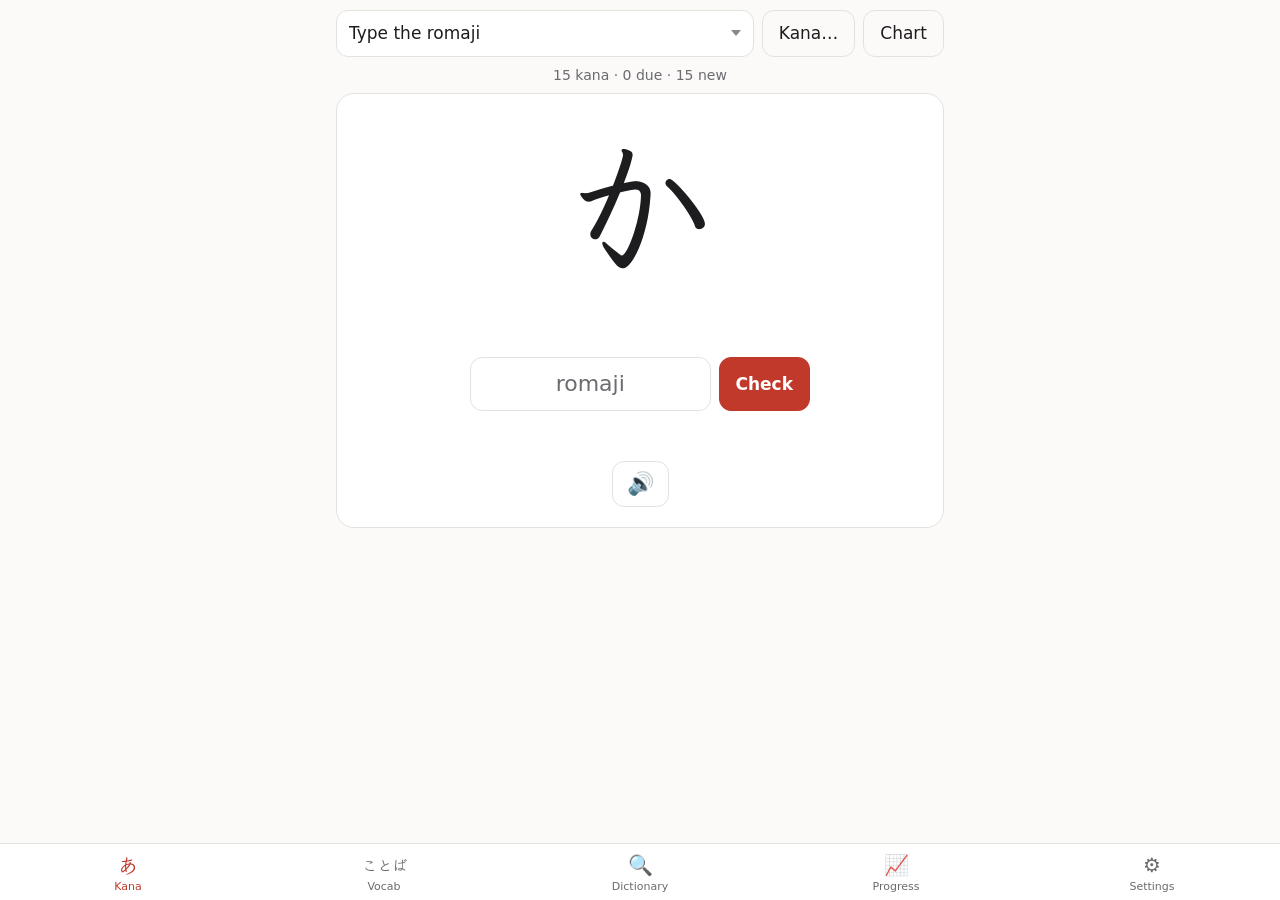
==== docs/ios/index.html @ b6e8ba05 "iPhone version: kana, vocab, dictionary and progress as an offline home-screen app Adds docs/ios/, a" ====
<!doctype html>
<html lang="en">
<head>
<meta charset="utf-8">
<meta name="viewport" content="width=device-width, initial-scale=1, viewport-fit=cover">
<title>Hiragana</title>
<meta name="description" content="Hiragana and vocab flashcards, a dictionary and progress tracking. Works offline.">
<meta name="theme-color" content="#fbfaf8" media="(prefers-color-scheme: light)">
<meta name="theme-color" content="#17171a" media="(prefers-color-scheme: dark)">
<meta name="apple-mobile-web-app-capable" content="yes">
<meta name="mobile-web-app-capable" content="yes">
<meta name="apple-mobile-web-app-title" content="Hiragana">
<meta name="apple-mobile-web-app-status-bar-style" content="default">
<link rel="manifest" href="manifest.webmanifest">
<link rel="apple-touch-icon" href="apple-touch-icon.png">
<link rel="icon" href="../icon-192.png">
<link rel="stylesheet" href="../fonts/fonts.css">
<link rel="stylesheet" href="styles.css">
</head>
<body>
<main>
  <!-- KANA -->
  <section id="kana" class="tab on">
    <div class="bar">
      <select id="kanaMode" aria-label="Practice type">
        <option value="type">Type the romaji</option>
        <option value="trip">Trip Up: look-alikes</option>
      </select>
      <button id="pickGroups" class="ghost">Kana…</button>
      <button id="showChart" class="ghost">Chart</button>
    </div>
    <div id="groupPicker" class="picker hidden"></div>
    <div id="kanaChart" class="hidden"></div>
    <div id="kanaInfo" class="info"></div>

    <div id="typeCard" class="card">
      <div id="kanaFront" class="kana-big"></div>
      <div id="kanaRomaji" class="romaji-big"></div>
      <div id="kanaFontName" class="fontname"></div>
      <form id="kanaForm" class="answer" autocomplete="off">
        <input id="kanaAnswer" autocomplete="off" autocorrect="off" autocapitalize="off" spellcheck="false" enterkeyhint="go" placeholder="romaji">
        <button id="kanaGo" class="primary" type="submit">Check</button>
      </form>
      <div id="kanaResult" class="result"></div>
      <button id="kanaSay" class="ghost say" type="button" aria-label="Hear it">🔊</button>
    </div>

    <div id="tripCard" class="card hidden">
      <div id="tripPrompt"></div>
      <div id="tripFontName" class="fontname"></div>
      <div id="tripChoices" class="choices"></div>
      <div id="tripResult" class="result"></div>
      <button id="tripNext" class="primary wide hidden">Next</button>
      <div id="tripInfo" class="info"></div>
    </div>
  </section>

  <!-- VOCAB -->
  <section id="vocab" class="tab">
    <div class="bar">
      <select id="direction" aria-label="Direction">
        <option value="jp">Japanese → English</option>
        <option value="en">English → Japanese</option>
      </select>
      <select id="topic" aria-label="Topic"></select>
      <select id="deck" aria-label="Deck" class="hidden">
        <option value="core">Words I can read</option>
        <option value="tutor">Words from the tutor</option>
      </select>
    </div>
    <div id="vocabInfo" class="info"></div>
    <div id="vCard" class="card tappable">
      <div id="vFront" class="word"></div>
      <div id="vFontName" class="fontname"></div>
      <div id="vBack" class="back hidden"></div>
      <div id="vHint" class="info">Tap the card to see the answer</div>
    </div>
    <div class="grade">
      <button id="vMiss" class="bad hidden">Missed it</button>
      <button id="vSay" class="ghost say" aria-label="Hear it">🔊</button>
      <button id="vKnew" class="good hidden">Knew it</button>
    </div>
  </section>

  <!-- DICTIONARY -->
  <section id="dict" class="tab">
    <input id="dictSearch" type="search" placeholder="Search kana, romaji or English" autocomplete="off" autocorrect="off" autocapitalize="off" spellcheck="false">
    <label class="check"><input type="checkbox" id="dictReadable"> Only words I can read</label>
    <div id="dictStatus" class="info"></div>
    <div id="dictList" class="dict"></div>
  </section>

  <!-- PROGRESS -->
  <section id="progress" class="tab">
    <div class="stats" id="stats"></div>
    <h3>Last 14 days</h3>
    <div id="days" class="days"></div>
    <h3>Hiragana</h3>
    <p class="muted small">White: not seen yet. Red: shaky. Yellow: learning. Green: solid. * marks readings that break the row's pattern.</p>
    <div id="kanaGrid"></div>
    <h3>Kana you mix up</h3>
    <div id="confusions" class="list"></div>
  </section>

  <!-- SETTINGS -->
  <section id="settings" class="tab">
    <div id="installHelp" class="banner hidden">
      <b>Put this on your Home Screen</b> so it opens full screen like an app and works offline: tap the Share button <span aria-hidden="true">(□↑)</span> in Safari, then <b>Add to Home Screen</b>.
    </div>
    <h3>Kana font</h3>
    <label class="radio"><input type="radio" name="fontMode" value="textbook"> <span><b>Textbook</b>: the clear style of a printed hiragana chart, always.</span></label>
    <label class="radio"><input type="radio" name="fontMode" value="variable"> <span><b>Variable</b>: each card uses a different style, so you learn to read kana on signs, menus and manga.</span></label>
    <div id="fontSamples" class="fontsamples"></div>

    <h3>Voice</h3>
    <label class="field">Speaking speed <input type="range" id="jaRate" min="0.5" max="1.2" step="0.05"> <span id="jaRateVal"></span></label>
    <label class="check"><input type="checkbox" id="autoSay"> Say each kana and word out loud when the answer shows</label>
    <div class="row"><button id="testVoice" class="ghost">Test voice</button><span id="voiceCheck" class="muted small"></span></div>
    <p class="muted small">Uses the Japanese voice built into your iPhone. If it sounds robotic, download a better one in iPhone Settings → Accessibility → Spoken Content → Voices → Japanese.</p>

    <h3>Daily goal</h3>
    <label class="field">Minutes per day <input type="number" id="dailyGoal" min="5" max="240" step="5" inputmode="numeric"></label>

    <h3>Backup and moving progress</h3>
    <p class="muted small">Progress is saved on this phone. Export a file to back it up, or to bring it over from the Linux app (Progress → Export there, then Import here). Importing replaces what's on this phone.</p>
    <div class="row">
      <button id="exportBtn">Export progress</button>
      <label class="button">Import progress<input type="file" id="importFile" accept=".json,application/json" hidden></label>
    </div>
    <div id="backupMsg" class="muted small"></div>

    <h3>About</h3>
    <p class="muted small">Version <span id="ver"></span>. Works offline once opened. Updates download by themselves and show up the next time you open it.</p>
  </section>
</main>

<nav id="tabs" role="tablist">
  <button data-tab="kana" class="on"><span class="ic jp">あ</span>Kana</button>
  <button data-tab="vocab"><span class="ic jp">ことば</span>Vocab</button>
  <button data-tab="dict"><span class="ic">🔍</span>Dictionary</button>
  <button data-tab="progress"><span class="ic">📈</span>Progress</button>
  <button data-tab="settings"><span class="ic">⚙︎</span>Settings</button>
</nav>

<script type="module" src="app.js"></script>
</body>
</html>
---- docs/fonts/fonts.css ----
/* Bundled fonts (SIL Open Font License / Apache 2.0), subset to kana, punctuation and Latin.
   Served from this app, so nothing loads from Google. Kanji fall back to system fonts. */
@font-face { font-family: "Klee One"; src: url("KleeOne-Regular.woff2") format("woff2"); font-weight: 400; font-style: normal; font-display: swap; }
@font-face { font-family: "Klee One"; src: url("KleeOne-SemiBold.woff2") format("woff2"); font-weight: 600; font-style: normal; font-display: swap; }
@font-face { font-family: "Noto Serif JP"; src: url("NotoSerifJP.woff2") format("woff2"); font-weight: 400; font-style: normal; font-display: swap; }
@font-face { font-family: "Noto Sans JP"; src: url("NotoSansJP.woff2") format("woff2"); font-weight: 400; font-style: normal; font-display: swap; }
@font-face { font-family: "Kosugi Maru"; src: url("KosugiMaru-Regular.woff2") format("woff2"); font-weight: 400; font-style: normal; font-display: swap; }
@font-face { font-family: "Yomogi"; src: url("Yomogi-Regular.woff2") format("woff2"); font-weight: 400; font-style: normal; font-display: swap; }
@font-face { font-family: "Zen Kurenaido"; src: url("ZenKurenaido-Regular.woff2") format("woff2"); font-weight: 400; font-style: normal; font-display: swap; }
@font-face { font-family: "DotGothic16"; src: url("DotGothic16-Regular.woff2") format("woff2"); font-weight: 400; font-style: normal; font-display: swap; }
@font-face { font-family: "Crimson Pro"; src: url("CrimsonPro-Italic.woff2") format("woff2"); font-weight: 400; font-style: italic; font-display: swap; }
---- docs/ios/styles.css ----
/* iPhone layout: one column, big tap targets, tab bar at the bottom. */
:root {
  color-scheme: light dark;
  --chart-bg: #ffffff; --chart-ink: #111; --chart-line: #9a9a9a;
  --bg: #fbfaf8; --panel: #ffffff; --text: #1d1d1f; --muted: #6b6b70; --line: #e4e2dd;
  --accent: #c0392b; --accent-text: #fff; --good: #2e7d32; --bad: #c62828;
  --jp: "Hiragino Sans", "Noto Sans JP", sans-serif;
  --kana: "Klee One", "Hiragino Mincho ProN", var(--jp);
  --romaji: "Crimson Pro", Georgia, "Times New Roman", serif;
  --tabbar: calc(56px + env(safe-area-inset-bottom));
}
@media (prefers-color-scheme: dark) {
  :root { --bg: #17171a; --panel: #212125; --text: #ececee; --muted: #9a9aa2; --line: #34343a;
    --accent: #e0584a; --good: #5cb860; --bad: #ef6b63; }
}
* { box-sizing: border-box; -webkit-tap-highlight-color: transparent; }
html { -webkit-text-size-adjust: 100%; }
html, body { margin: 0; background: var(--bg); }
body { color: var(--text); font: 17px/1.45 -apple-system, system-ui, sans-serif; min-height: 100dvh; }
main { max-width: 640px; margin: 0 auto;
  padding: calc(10px + env(safe-area-inset-top)) max(16px, env(safe-area-inset-right)) calc(var(--tabbar) + 16px) max(16px, env(safe-area-inset-left)); }
.tab { display: none; }
.tab.on { display: block; }
.hidden { display: none !important; }
.muted { color: var(--muted); }
.small { font-size: 14px; }
.info { color: var(--muted); font-size: 14px; text-align: center; margin: 4px 0 8px; }
.row { display: flex; gap: 8px; align-items: center; flex-wrap: wrap; }
h3 { margin: 24px 0 8px; font-size: 16px; }
.jp { font-family: var(--kana); }

/* Bottom tab bar */
#tabs { position: fixed; left: 0; right: 0; bottom: 0; z-index: 10; display: flex; background: color-mix(in srgb, var(--panel) 92%, transparent);
  -webkit-backdrop-filter: blur(12px); backdrop-filter: blur(12px); border-top: 1px solid var(--line); padding-bottom: env(safe-area-inset-bottom); }
#tabs button { flex: 1; border: 0; background: none; border-radius: 0; padding: 6px 0 4px; min-height: 56px; font-size: 11px; color: var(--muted);
  display: flex; flex-direction: column; align-items: center; justify-content: center; gap: 1px; }
#tabs .ic { font-size: 20px; line-height: 26px; height: 26px; }
#tabs .ic.jp { font-weight: 600; }
#tabs button[data-tab="vocab"] .ic { font-size: 15px; }
#tabs button.on { color: var(--accent); }

/* Controls (16px+ text so iOS doesn't zoom into fields) */
button, .button, select, input { font: inherit; color: inherit; }
button, .button { border: 1px solid var(--line); background: var(--panel); padding: 10px 16px; border-radius: 12px; min-height: 44px; touch-action: manipulation; }
button:active, .button:active { opacity: .7; }
button.primary { background: var(--accent); color: var(--accent-text); border-color: var(--accent); font-weight: 600; }
button.ghost { background: none; }
button.good { background: var(--good); border-color: var(--good); color: #fff; font-weight: 600; }
button.bad { background: var(--bad); border-color: var(--bad); color: #fff; font-weight: 600; }
button.wide { width: 100%; }
.button { display: inline-flex; align-items: center; }
input[type=checkbox], input[type=radio], input[type=range] { accent-color: var(--accent); }
input[type=checkbox], input[type=radio] { width: 20px; height: 20px; flex: none; }
select, input[type=search], input[type=number], input:not([type]) {
  -webkit-appearance: none; appearance: none; border: 1px solid var(--line); background-color: var(--panel); color: var(--text);
  border-radius: 12px; padding: 10px 12px; min-height: 44px; font-size: 17px; }
select { padding-right: 30px; background-repeat: no-repeat; background-position: right 12px center; background-size: 10px 6px;
  background-image: url("data:image/svg+xml,%3Csvg xmlns='http://www.w3.org/2000/svg' viewBox='0 0 10 6'%3E%3Cpath d='M0 0l5 6 5-6z' fill='%23888'/%3E%3C/svg%3E"); }
input::placeholder { color: var(--muted); opacity: 1; }
.bar { display: flex; gap: 8px; flex-wrap: wrap; margin-bottom: 8px; }
.bar select { flex: 1 1 140px; min-width: 0; }
.field { display: flex; gap: 10px; align-items: center; margin: 10px 0; flex-wrap: wrap; }
.field input[type=range] { flex: 1; min-width: 120px; }
.field input[type=number] { width: 90px; }
.check { display: flex; gap: 10px; align-items: center; margin: 10px 0; }
.radio { display: flex; gap: 10px; align-items: flex-start; margin: 10px 0; }
.radio input { margin-top: 3px; }
.banner { background: #fff4e5; color: #6b4400; border-radius: 12px; padding: 12px 14px; margin-top: 4px; }
@media (prefers-color-scheme: dark) { .banner { background: #3a2c12; color: #f3d9a4; } }

/* Cards */
.card { background: var(--panel); border: 1px solid var(--line); border-radius: 18px; padding: 20px 16px; text-align: center;
  display: flex; flex-direction: column; gap: 12px; align-items: center; }
.kana-big { font-family: var(--kana); font-weight: 600; font-size: min(36vw, 150px); line-height: 1.1; min-height: 1.1em; }
.romaji-big { font-family: var(--romaji); font-style: italic; font-size: 32px; color: var(--muted); min-height: 42px; margin-top: -8px; }
.romaji-big sup, .chart .r sup { font-style: normal; font-size: .6em; }
.fontname { font-size: 12px; color: var(--muted); min-height: 16px; margin-top: -8px; }
.answer { display: flex; gap: 8px; width: 100%; max-width: 340px; }
#kanaAnswer { flex: 1; min-width: 0; text-align: center; font-size: 22px; }
.result { min-height: 26px; font-size: 18px; }
.result.ok { color: var(--good); } .result.no { color: var(--bad); }
.say { font-size: 22px; padding: 6px 14px; }
.picker { display: flex; flex-wrap: wrap; gap: 8px; margin-bottom: 12px; }
.chip { border-radius: 20px; padding: 8px 12px; font-size: 15px; min-height: 40px; }
.chip.on { background: var(--accent); color: var(--accent-text); border-color: var(--accent); }

/* Vocab */
.tappable { cursor: pointer; min-height: 240px; justify-content: center; user-select: none; -webkit-user-select: none; }
.word { font-family: var(--kana); font-size: 52px; line-height: 1.2; overflow-wrap: anywhere; }
.word.en { font-family: inherit; font-size: 28px; }
.back { font-size: 21px; }
.back .jp { font-size: 40px; }
.romaji { font-family: var(--romaji); font-style: italic; color: var(--muted); font-size: 22px; }
.grade { display: grid; grid-template-columns: 1fr auto 1fr; gap: 10px; margin-top: 12px; align-items: center; }
.grade button.good, .grade button.bad { min-height: 56px; font-size: 18px; }
.grade #vMiss { grid-column: 1; } .grade #vSay { grid-column: 2; } .grade #vKnew { grid-column: 3; }

/* Trip Up */
#tripPrompt { font-size: 17px; color: var(--muted); }
#tripPrompt .big { display: block; color: var(--text); line-height: 1.2; }
#tripPrompt .big.romaji { font-family: var(--romaji); font-style: italic; font-size: 54px; }
#tripPrompt .big.kana { font-family: var(--kana); font-weight: var(--kana-weight, 600); font-size: 100px; }
.choices { display: grid; grid-template-columns: 1fr 1fr; gap: 10px; width: 100%; }
.choice { display: flex; flex-direction: column; align-items: center; border-width: 2px; border-radius: 14px; padding: 8px 4px 4px; min-height: 100px; }
.choice .k { font-family: var(--kana); font-weight: var(--kana-weight, 600); font-size: 58px; line-height: 1.15; }
.choice .rm { font-family: var(--romaji); font-style: italic; font-size: 32px; line-height: 1.6; }
.choice .after { font-family: var(--romaji); font-style: italic; font-size: 16px; color: var(--muted); min-height: 22px; }
.choice .after .jp { font-style: normal; font-size: 22px; }
.choice.right { border-color: var(--good); background: color-mix(in srgb, var(--good) 15%, var(--panel)); }
.choice.wrong { border-color: var(--bad); background: color-mix(in srgb, var(--bad) 15%, var(--panel)); }

/* Chart */
#kanaChart { margin-bottom: 12px; }
.chart { display: grid; grid-template-columns: repeat(5, 1fr); border-top: 1px solid var(--chart-line); border-left: 1px solid var(--chart-line);
  background: var(--chart-bg); color: var(--chart-ink); margin-bottom: 14px; }
.chart.combo { grid-template-columns: repeat(3, 1fr); }
.chart .cell { border-right: 1px solid var(--chart-line); border-bottom: 1px solid var(--chart-line); text-align: center; padding: 6px 0 4px; min-height: 64px; }
.chart .k { font-family: var(--kana); font-weight: 600; font-size: 28px; line-height: 1.15; display: block; }
.chart .r { font-family: var(--romaji); font-style: italic; font-size: 15px; line-height: 1.1; display: block; }
.chart .cell.b1 { background: #f8d3ce; } .chart .cell.b2 { background: #f7e7ad; } .chart .cell.b4 { background: #cfe8cb; }
.chart-title { font-size: 13px; color: var(--muted); margin: 4px 0; }

/* Dictionary */
#dictSearch { width: 100%; }
.dict { margin-top: 4px; }
.drow { display: block; width: 100%; text-align: left; border: 0; border-bottom: 1px solid var(--line); border-radius: 0; background: none; padding: 10px 2px; }
.drow .top { display: flex; gap: 10px; align-items: baseline; flex-wrap: wrap; }
.drow .jp { font-size: 26px; font-weight: 600; }
.drow .kanji { font-size: 18px; color: var(--muted); }
.drow .romaji { font-size: 18px; }
.drow .en { display: block; }
.drow .meta { display: block; font-size: 12px; color: var(--muted); }
.drow.locked { opacity: .55; }

/* Progress */
.stats { display: grid; grid-template-columns: 1fr 1fr; gap: 10px; }
.stat { background: var(--panel); border: 1px solid var(--line); border-radius: 14px; padding: 12px; }
.stat b { display: block; font-size: 26px; }
.stat span { color: var(--muted); font-size: 13px; }
.days { display: flex; gap: 3px; align-items: flex-end; height: 90px; }
.day { flex: 1; display: flex; flex-direction: column; justify-content: flex-end; align-items: center; font-size: 10px; color: var(--muted); height: 100%; }
.day i { display: block; width: 100%; background: var(--accent); border-radius: 3px 3px 0 0; min-height: 1px; opacity: .85; }
.day.goal i { background: var(--good); }
.list .m { padding: 8px 0; border-bottom: 1px solid var(--line); }
.list .jp { font-size: 22px; }
.list .romaji { font-size: 16px; }

/* Settings */
.fontsamples { display: flex; flex-wrap: wrap; gap: 6px 14px; margin: 4px 0 8px; }
.fontsamples span { display: inline-flex; flex-direction: column; align-items: center; font-size: 12px; color: var(--muted); }
.fontsamples b { font-weight: 400; font-size: 28px; color: var(--text); line-height: 1.2; }
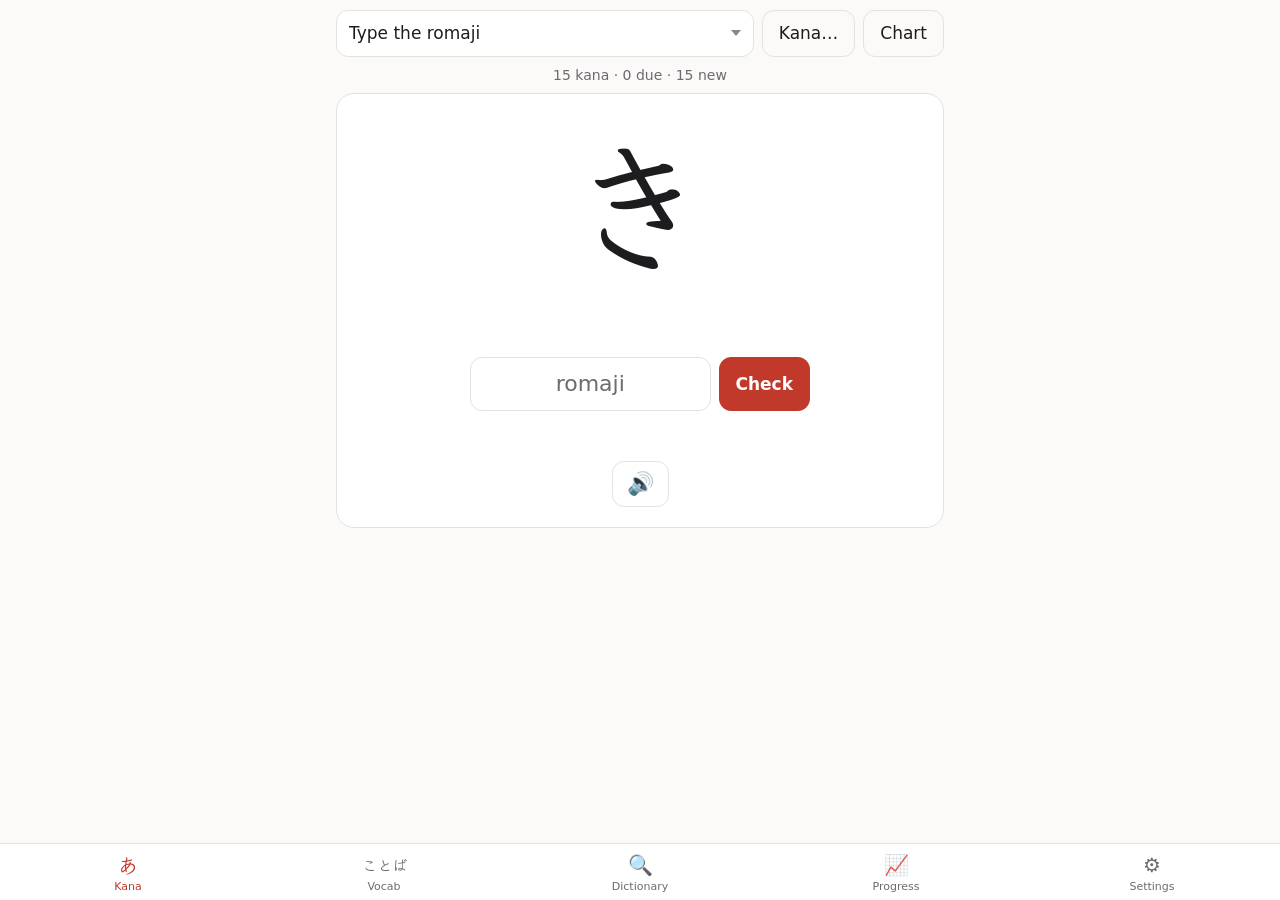
==== commit 30a8af3e: "Native iPhone app for TestFlight, built on GitHub's Mac runner ios-native/ wraps docs/ios in a small" ====
--- a/docs/ios/index.html
+++ b/docs/ios/index.html
@@ -130,7 +130,7 @@
     <div id="backupMsg" class="muted small"></div>
 
     <h3>About</h3>
-    <p class="muted small">Version <span id="ver"></span>. Works offline once opened. Updates download by themselves and show up the next time you open it.</p>
+    <p class="muted small">Version <span id="ver"></span>. <span id="aboutText">Works offline once opened. Updates download by themselves and show up the next time you open it.</span></p>
   </section>
 </main>
 
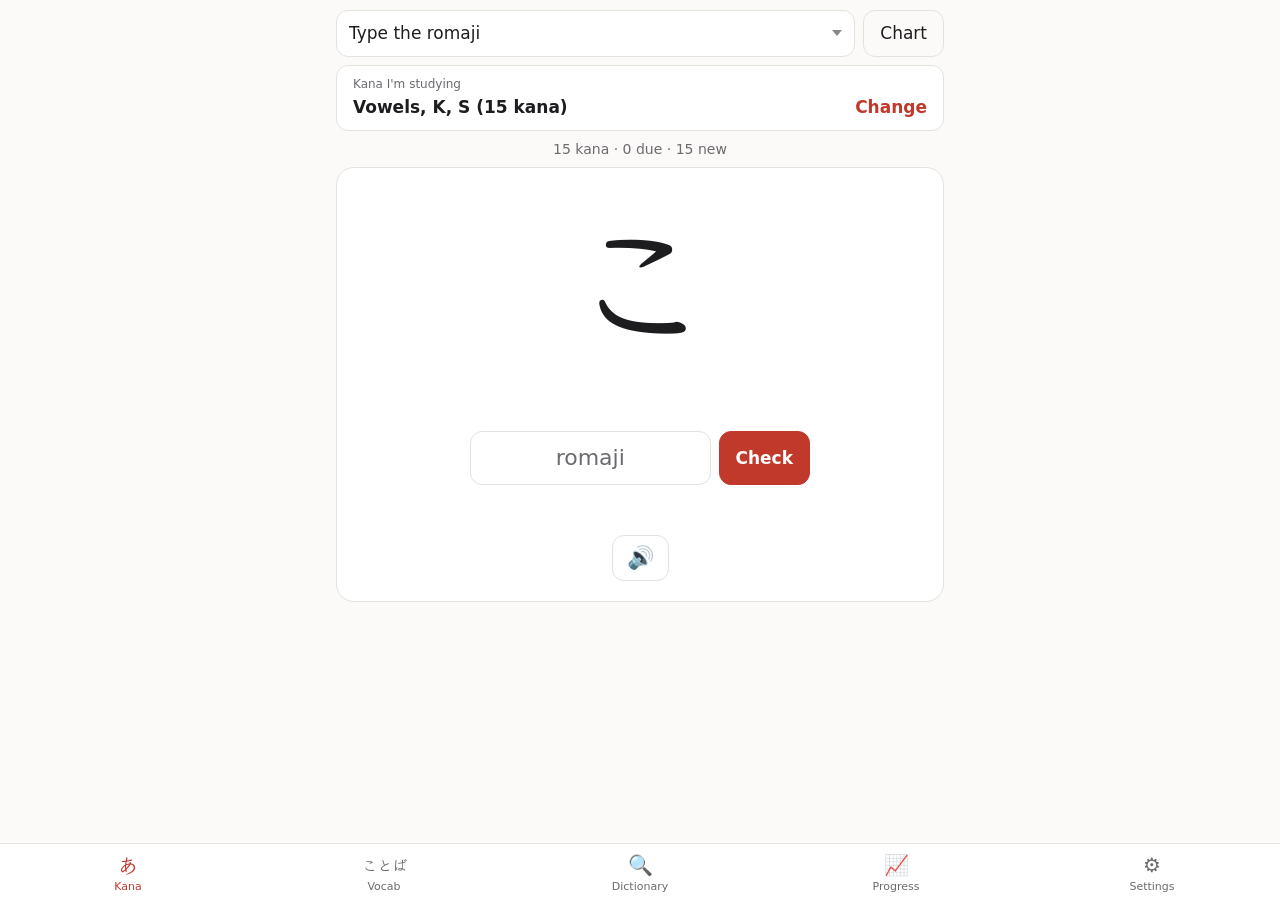
==== commit a0ad1c22: "iPhone: make the kana row picker easy to find The row picker was behind a small "Kana…" button. It's" ====
--- a/docs/ios/index.html
+++ b/docs/ios/index.html
@@ -26,9 +26,9 @@
         <option value="type">Type the romaji</option>
         <option value="trip">Trip Up: look-alikes</option>
       </select>
-      <button id="pickGroups" class="ghost">Kana…</button>
       <button id="showChart" class="ghost">Chart</button>
     </div>
+    <button id="pickGroups" class="pickbtn"><span class="lbl">Kana I'm studying</span><span id="pickSummary" class="sum"></span><span id="pickAction" class="act">Change</span></button>
     <div id="groupPicker" class="picker hidden"></div>
     <div id="kanaChart" class="hidden"></div>
     <div id="kanaInfo" class="info"></div>
--- a/docs/ios/styles.css
+++ b/docs/ios/styles.css
@@ -149,3 +149,10 @@
 .fontsamples { display: flex; flex-wrap: wrap; gap: 6px 14px; margin: 4px 0 8px; }
 .fontsamples span { display: inline-flex; flex-direction: column; align-items: center; font-size: 12px; color: var(--muted); }
 .fontsamples b { font-weight: 400; font-size: 28px; color: var(--text); line-height: 1.2; }
+
+/* Which kana rows are being studied (opens the row picker) */
+.pickbtn { display: flex; flex-wrap: wrap; align-items: center; gap: 2px 8px; width: 100%; text-align: left; margin-bottom: 8px; }
+.pickbtn .lbl { width: 100%; font-size: 12px; color: var(--muted); }
+.pickbtn .sum { flex: 1; min-width: 0; font-weight: 600; }
+.pickbtn .act { color: var(--accent); font-weight: 600; }
+.chip { white-space: normal; text-align: left; max-width: 100%; overflow-wrap: anywhere; }
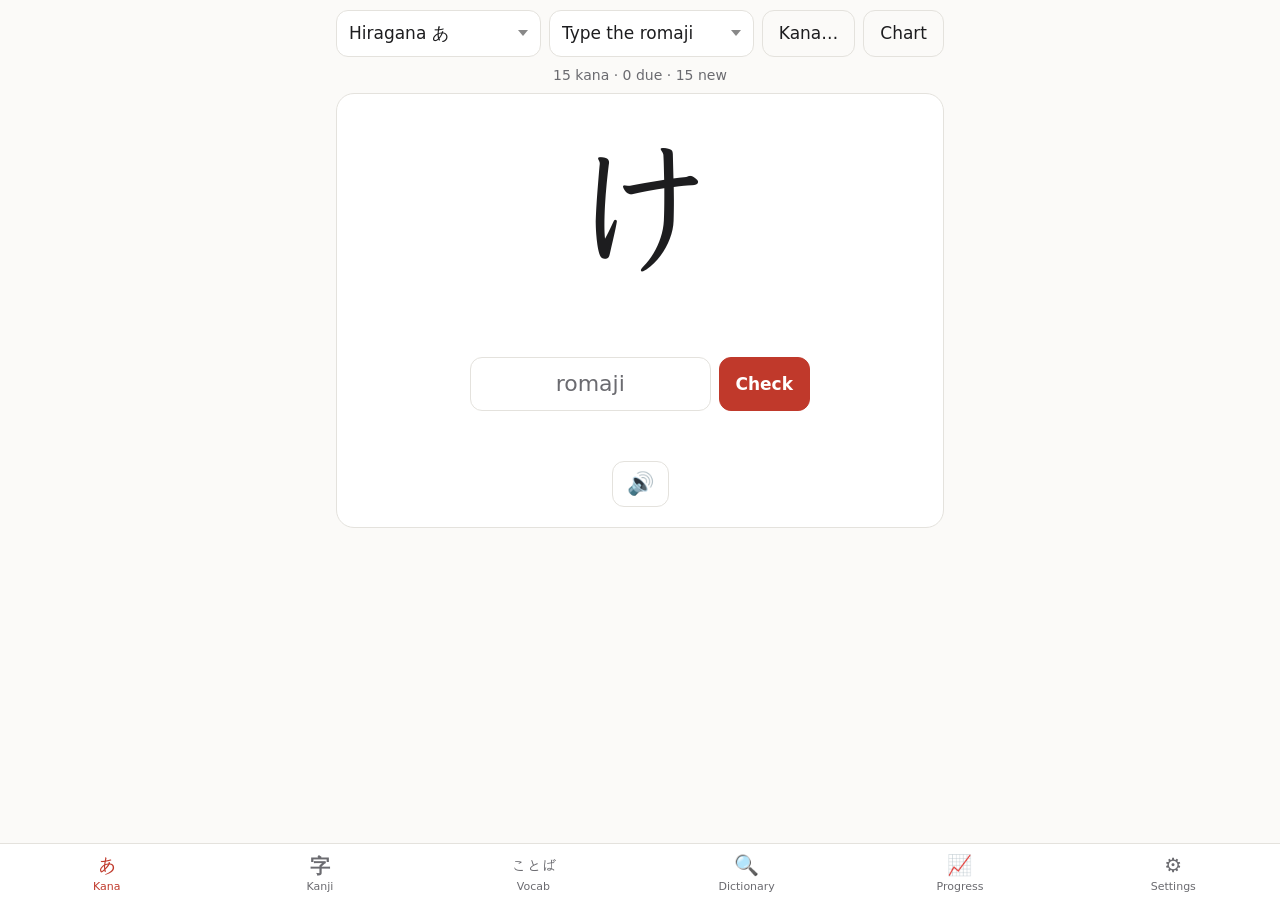
==== commit 84155f2d: "Add katakana and kanji study modes (Linux app and iPhone app) Katakana: script picker in the Kana ta" ====
--- a/docs/ios/index.html
+++ b/docs/ios/index.html
@@ -4,7 +4,7 @@
 <meta charset="utf-8">
 <meta name="viewport" content="width=device-width, initial-scale=1, viewport-fit=cover">
 <title>Hiragana</title>
-<meta name="description" content="Hiragana and vocab flashcards, a dictionary and progress tracking. Works offline.">
+<meta name="description" content="Hiragana, katakana, kanji and vocab flashcards, a dictionary and progress tracking. Works offline.">
 <meta name="theme-color" content="#fbfaf8" media="(prefers-color-scheme: light)">
 <meta name="theme-color" content="#17171a" media="(prefers-color-scheme: dark)">
 <meta name="apple-mobile-web-app-capable" content="yes">
@@ -16,19 +16,24 @@
 <link rel="icon" href="../icon-192.png">
 <link rel="stylesheet" href="../fonts/fonts.css">
 <link rel="stylesheet" href="styles.css">
+<link rel="stylesheet" href="../kanji.css">
 </head>
 <body>
 <main>
   <!-- KANA -->
   <section id="kana" class="tab on">
     <div class="bar">
+      <select id="kanaScript" aria-label="Script">
+        <option value="hira">Hiragana あ</option>
+        <option value="kata">Katakana ア</option>
+      </select>
       <select id="kanaMode" aria-label="Practice type">
         <option value="type">Type the romaji</option>
         <option value="trip">Trip Up: look-alikes</option>
       </select>
+      <button id="pickGroups" class="ghost">Kana…</button>
       <button id="showChart" class="ghost">Chart</button>
     </div>
-    <button id="pickGroups" class="pickbtn"><span class="lbl">Kana I'm studying</span><span id="pickSummary" class="sum"></span><span id="pickAction" class="act">Change</span></button>
     <div id="groupPicker" class="picker hidden"></div>
     <div id="kanaChart" class="hidden"></div>
     <div id="kanaInfo" class="info"></div>
@@ -52,6 +57,31 @@
       <div id="tripResult" class="result"></div>
       <button id="tripNext" class="primary wide hidden">Next</button>
       <div id="tripInfo" class="info"></div>
+    </div>
+  </section>
+
+  <!-- KANJI -->
+  <section id="kanji" class="tab">
+    <div class="bar">
+      <select id="kjDir" aria-label="Direction">
+        <option value="kanji">Kanji first</option>
+        <option value="meaning">Meaning first</option>
+      </select>
+      <button id="kjPick" class="ghost">Kanji sets…</button>
+      <button id="kjListBtn" class="ghost">List</button>
+    </div>
+    <div id="kjPicker" class="picker hidden"></div>
+    <div id="kjList" class="hidden"></div>
+    <div id="kjInfo" class="info"></div>
+    <div id="kjCard" class="card tappable">
+      <div id="kjFront" class="kanji-big"></div>
+      <div id="kjBack" class="back hidden"></div>
+      <div id="kjHint" class="info">Tap the card to see the meaning and readings</div>
+    </div>
+    <div class="grade">
+      <button id="kjMiss" class="bad hidden">Missed it</button>
+      <button id="kjSay" class="ghost say" aria-label="Hear an example">🔊</button>
+      <button id="kjKnew" class="good hidden">Knew it</button>
     </div>
   </section>
 
@@ -98,6 +128,11 @@
     <h3>Hiragana</h3>
     <p class="muted small">White: not seen yet. Red: shaky. Yellow: learning. Green: solid. * marks readings that break the row's pattern.</p>
     <div id="kanaGrid"></div>
+    <h3>Katakana</h3>
+    <div id="kataGrid"></div>
+    <h3>Kanji</h3>
+    <p class="muted small">Tap a kanji for its readings and example words.</p>
+    <div id="kanjiGrid"></div>
     <h3>Kana you mix up</h3>
     <div id="confusions" class="list"></div>
   </section>
@@ -130,12 +165,13 @@
     <div id="backupMsg" class="muted small"></div>
 
     <h3>About</h3>
-    <p class="muted small">Version <span id="ver"></span>. <span id="aboutText">Works offline once opened. Updates download by themselves and show up the next time you open it.</span></p>
+    <p class="muted small">Version <span id="ver"></span>. Works offline once opened. Updates download by themselves and show up the next time you open it.</p>
   </section>
 </main>
 
 <nav id="tabs" role="tablist">
   <button data-tab="kana" class="on"><span class="ic jp">あ</span>Kana</button>
+  <button data-tab="kanji"><span class="ic jp">字</span>Kanji</button>
   <button data-tab="vocab"><span class="ic jp">ことば</span>Vocab</button>
   <button data-tab="dict"><span class="ic">🔍</span>Dictionary</button>
   <button data-tab="progress"><span class="ic">📈</span>Progress</button>
--- a/docs/kanji.css
+++ b/docs/kanji.css
@@ -0,0 +1,22 @@
+/* Kanji tab (shared by the Linux app and the iPhone app). Kanji use the
+   system's Japanese font: the bundled fonts only cover kana. */
+.kanji-big { font-family: var(--jp); font-size: min(36vw, 132px); line-height: 1.15; min-height: 1.15em; font-weight: 400; }
+.kanji-mid { font-family: var(--jp); font-size: 72px; line-height: 1.1; }
+.kmean { font-size: 26px; font-weight: 600; }
+.back .kread { font-size: 17px; margin-top: 4px; }
+.back .kread .jp, .back .kexw .jp { font-family: var(--jp); font-size: 22px; }
+.kread .lbl { display: inline-block; min-width: 3.2em; font-size: 12px; text-transform: uppercase; letter-spacing: .05em; color: var(--muted);
+  border: 1px solid var(--line); border-radius: 8px; padding: 1px 6px; vertical-align: middle; }
+.kex { display: flex; flex-direction: column; gap: 6px; margin-top: 12px; width: 100%; }
+.kexw { text-align: left; display: flex; flex-wrap: wrap; gap: 4px 10px; align-items: baseline; width: 100%; cursor: pointer; }
+.kexw .r { color: var(--muted); font-size: 17px !important; }
+.kexw .en { font-size: 16px; }
+.grade #kjMiss { grid-column: 1; } .grade #kjSay { grid-column: 2; } .grade #kjKnew { grid-column: 3; }
+.kgrid { display: grid; grid-template-columns: repeat(auto-fill, minmax(68px, 1fr)); gap: 6px; margin-bottom: 8px; }
+.kcell { display: flex; flex-direction: column; align-items: center; padding: 6px 2px; min-height: 0; border: 1px solid var(--line); border-radius: 10px;
+  background: var(--panel); color: var(--text); cursor: pointer; }
+.kcell .k { font-family: var(--jp); font-size: 30px; line-height: 1.15; }
+.kcell .m { font-size: 11px; color: var(--muted); white-space: nowrap; overflow: hidden; text-overflow: ellipsis; max-width: 100%; }
+.kcell.b1 { background: #f8d3ce; } .kcell.b2 { background: #f7e7ad; } .kcell.b4 { background: #cfe8cb; }
+.kcell.b1, .kcell.b2, .kcell.b4 { color: #111; border-color: transparent; } .kcell.b1 .m, .kcell.b2 .m, .kcell.b4 .m { color: #444; }
+.kopen { border: 1px solid var(--line); border-radius: 12px; padding: 12px; margin: 0 0 10px; text-align: center; display: flex; flex-direction: column; align-items: center; }
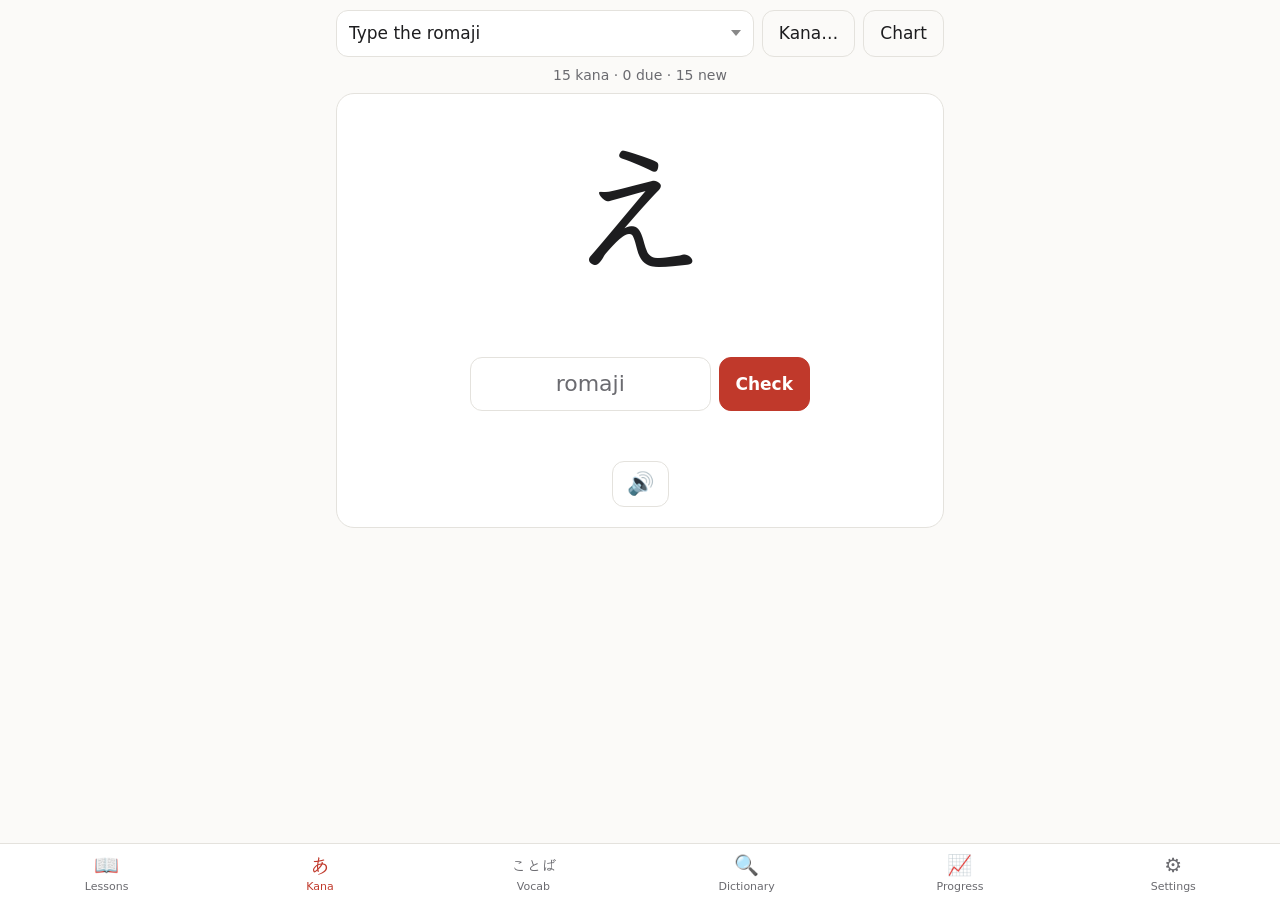
==== commit 7628ead8: "Lessons tab: a guided beginner course with quizzes and progress 22 lessons in four units (read hirag" ====
--- a/docs/ios/index.html
+++ b/docs/ios/index.html
@@ -4,7 +4,7 @@
 <meta charset="utf-8">
 <meta name="viewport" content="width=device-width, initial-scale=1, viewport-fit=cover">
 <title>Hiragana</title>
-<meta name="description" content="Hiragana, katakana, kanji and vocab flashcards, a dictionary and progress tracking. Works offline.">
+<meta name="description" content="Hiragana and vocab flashcards, a dictionary and progress tracking. Works offline.">
 <meta name="theme-color" content="#fbfaf8" media="(prefers-color-scheme: light)">
 <meta name="theme-color" content="#17171a" media="(prefers-color-scheme: dark)">
 <meta name="apple-mobile-web-app-capable" content="yes">
@@ -16,17 +16,15 @@
 <link rel="icon" href="../icon-192.png">
 <link rel="stylesheet" href="../fonts/fonts.css">
 <link rel="stylesheet" href="styles.css">
-<link rel="stylesheet" href="../kanji.css">
+<link rel="stylesheet" href="../lessons.css">
 </head>
 <body>
 <main>
   <!-- KANA -->
+  <section id="lessons" class="tab"></section>
+
   <section id="kana" class="tab on">
     <div class="bar">
-      <select id="kanaScript" aria-label="Script">
-        <option value="hira">Hiragana あ</option>
-        <option value="kata">Katakana ア</option>
-      </select>
       <select id="kanaMode" aria-label="Practice type">
         <option value="type">Type the romaji</option>
         <option value="trip">Trip Up: look-alikes</option>
@@ -57,31 +55,6 @@
       <div id="tripResult" class="result"></div>
       <button id="tripNext" class="primary wide hidden">Next</button>
       <div id="tripInfo" class="info"></div>
-    </div>
-  </section>
-
-  <!-- KANJI -->
-  <section id="kanji" class="tab">
-    <div class="bar">
-      <select id="kjDir" aria-label="Direction">
-        <option value="kanji">Kanji first</option>
-        <option value="meaning">Meaning first</option>
-      </select>
-      <button id="kjPick" class="ghost">Kanji sets…</button>
-      <button id="kjListBtn" class="ghost">List</button>
-    </div>
-    <div id="kjPicker" class="picker hidden"></div>
-    <div id="kjList" class="hidden"></div>
-    <div id="kjInfo" class="info"></div>
-    <div id="kjCard" class="card tappable">
-      <div id="kjFront" class="kanji-big"></div>
-      <div id="kjBack" class="back hidden"></div>
-      <div id="kjHint" class="info">Tap the card to see the meaning and readings</div>
-    </div>
-    <div class="grade">
-      <button id="kjMiss" class="bad hidden">Missed it</button>
-      <button id="kjSay" class="ghost say" aria-label="Hear an example">🔊</button>
-      <button id="kjKnew" class="good hidden">Knew it</button>
     </div>
   </section>
 
@@ -128,11 +101,6 @@
     <h3>Hiragana</h3>
     <p class="muted small">White: not seen yet. Red: shaky. Yellow: learning. Green: solid. * marks readings that break the row's pattern.</p>
     <div id="kanaGrid"></div>
-    <h3>Katakana</h3>
-    <div id="kataGrid"></div>
-    <h3>Kanji</h3>
-    <p class="muted small">Tap a kanji for its readings and example words.</p>
-    <div id="kanjiGrid"></div>
     <h3>Kana you mix up</h3>
     <div id="confusions" class="list"></div>
   </section>
@@ -170,8 +138,8 @@
 </main>
 
 <nav id="tabs" role="tablist">
+  <button data-tab="lessons"><span class="ic">📖</span>Lessons</button>
   <button data-tab="kana" class="on"><span class="ic jp">あ</span>Kana</button>
-  <button data-tab="kanji"><span class="ic jp">字</span>Kanji</button>
   <button data-tab="vocab"><span class="ic jp">ことば</span>Vocab</button>
   <button data-tab="dict"><span class="ic">🔍</span>Dictionary</button>
   <button data-tab="progress"><span class="ic">📈</span>Progress</button>
--- a/docs/lessons.css
+++ b/docs/lessons.css
@@ -0,0 +1,65 @@
+/* Lessons tab (shared by the Linux app and the iPhone app). */
+#lessons.on { display: block; overflow-y: auto; }
+#lessons h3 { margin: 22px 0 4px; }
+.lsn-head { background: var(--panel); border: 1px solid var(--line); border-radius: 14px; padding: 14px 16px; display: flex; flex-direction: column; gap: 10px; align-items: flex-start; }
+.lsn-head button { max-width: 100%; text-align: left; }
+.lsn-meter { width: 100%; height: 6px; border-radius: 3px; background: var(--line); overflow: hidden; margin: 4px 0 10px; }
+.lsn-head .lsn-meter { margin: 0; }
+.lsn-meter i { display: block; height: 100%; background: var(--good); }
+.lsn-blurb { margin: 0 0 8px; }
+.lsn-list { display: flex; flex-direction: column; border: 1px solid var(--line); border-radius: 12px; overflow: hidden; background: var(--panel); }
+.lsn-row { display: flex; gap: 12px; align-items: center; text-align: left; border: 0; border-bottom: 1px solid var(--line); border-radius: 0; background: none; padding: 10px 14px; width: 100%; min-height: 48px; }
+.lsn-row:last-child { border-bottom: 0; }
+.lsn-row .n { flex: none; width: 28px; height: 28px; border-radius: 50%; border: 1px solid var(--line); display: inline-flex; align-items: center; justify-content: center; font-size: 13px; color: var(--muted); }
+.lsn-row .t { flex: 1; }
+.lsn-row .t .jp { font-size: 1.1em; }
+.lsn-row .b { flex: none; font-size: 13px; color: var(--muted); }
+.lsn-row.done .n { background: var(--good); border-color: var(--good); color: #fff; }
+.lsn-row.next { background: color-mix(in srgb, var(--accent) 8%, var(--panel)); }
+.lsn-row.next .n { border-color: var(--accent); color: var(--accent); font-weight: 600; }
+.lsn-row.next .b { color: var(--accent); font-weight: 600; }
+
+.lsn-nav { display: flex; gap: 10px; align-items: center; justify-content: space-between; flex-wrap: wrap; margin-bottom: 6px; }
+.lsn-title { margin: 8px 0 4px; font-size: 24px; }
+.lsn-title .jp { font-size: 1.1em; }
+#lessons p { max-width: 42em; }
+#lessons p .jp, .lsn-tip .jp { font-size: 1.15em; }
+.lsn-tip { background: color-mix(in srgb, var(--accent) 9%, var(--panel)); border-left: 3px solid var(--accent); border-radius: 6px; padding: 8px 12px; margin: 10px 0; max-width: 42em; }
+.lsn-ex { border: 1px solid var(--line); border-radius: 12px; background: var(--panel); margin: 8px 0 12px; }
+.lsn-ex .r { display: grid; grid-template-columns: 36px minmax(6em, auto) minmax(6em, auto) 1fr; gap: 4px 14px; align-items: baseline; padding: 8px 10px; border-bottom: 1px solid var(--line); }
+.lsn-ex .r:last-child { border-bottom: 0; }
+.lsn-ex .jp { font-size: 26px; font-weight: 600; line-height: 1.3; }
+.lsn-ex .romaji { font-family: var(--romaji); font-style: italic; color: var(--muted); font-size: 18px; }
+.lsn-ex .say { border: 0; background: none; padding: 0 4px; min-height: 0; align-self: center; }
+@media (max-width: 600px) {
+  .lsn-ex .r { grid-template-columns: 36px 1fr; }
+  .lsn-ex .romaji, .lsn-ex .en { grid-column: 2; }
+  .lsn-ex .say { grid-row: span 3; align-self: start; }
+}
+.lsn-foot { margin: 20px 0 30px; text-align: center; }
+.lsn-foot button.wide { width: 100%; max-width: 420px; }
+
+.lsn-q { margin-top: 6px; }
+.lsn-q .q { font-size: 20px; }
+.lsn-q .q .jp { font-size: 1.3em; }
+.lsn-q .kana-big { min-height: 0; }
+.lsn-choices { display: flex; flex-direction: column; gap: 8px; width: 100%; max-width: 460px; }
+.lsn-choice { text-align: left; border-width: 2px; padding: 10px 14px; font-size: 18px; }
+.lsn-choice .jp { font-size: 1.25em; }
+.lsn-choice .k { display: inline-block; min-width: 1.4em; color: var(--muted); font-size: 13px; }
+.lsn-choice.right { border-color: var(--good); background: color-mix(in srgb, var(--good) 15%, var(--panel)); }
+.lsn-choice.wrong { border-color: var(--bad); background: color-mix(in srgb, var(--bad) 15%, var(--panel)); }
+.lsn-choice:disabled, .lsn-tile:disabled { opacity: 1; cursor: default; }
+.lsn-input { text-align: center; font-size: 22px; width: 260px; max-width: 100%; }
+.lsn-built { min-height: 56px; width: 100%; max-width: 520px; border-bottom: 2px solid var(--line); display: flex; flex-wrap: wrap; gap: 6px; justify-content: center; align-items: center; padding: 6px; }
+.lsn-tiles { display: flex; flex-wrap: wrap; gap: 8px; justify-content: center; }
+.lsn-tile { font-size: 22px; padding: 6px 14px; }
+.lsn-tile.used { visibility: hidden; }
+.lsn-result { min-height: 28px; font-size: 18px; max-width: 520px; }
+.lsn-result.ok { color: var(--good); } .lsn-result.no { color: var(--bad); }
+.lsn-result .jp { font-size: 1.2em; }
+.lsn-result .why { color: var(--text); font-size: 16px; margin-top: 4px; }
+.lsn-done .big { font-size: 48px; line-height: 1; }
+.lsn-done h2 { margin: 0; }
+.lsn-missed { text-align: left; width: 100%; max-width: 520px; display: flex; flex-direction: column; gap: 4px; }
+.lsn-missed .jp { font-size: 1.2em; }
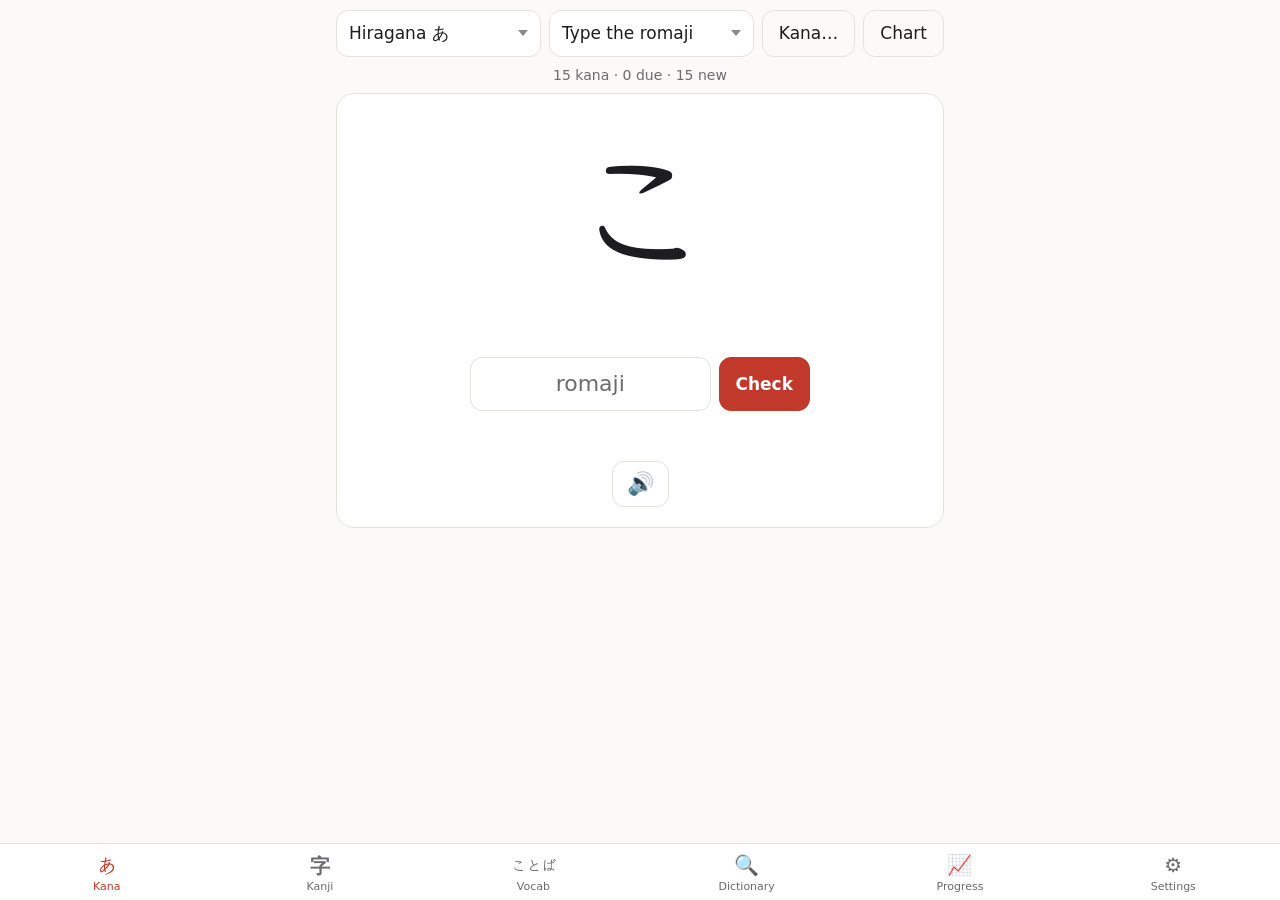
==== commit 8ca656db: "Merge pull request #11 from mrshmonke/claude/project-thread-qu2sln Add katakana and kanji study mode" ====
--- a/docs/ios/index.html
+++ b/docs/ios/index.html
@@ -4,7 +4,7 @@
 <meta charset="utf-8">
 <meta name="viewport" content="width=device-width, initial-scale=1, viewport-fit=cover">
 <title>Hiragana</title>
-<meta name="description" content="Hiragana and vocab flashcards, a dictionary and progress tracking. Works offline.">
+<meta name="description" content="Hiragana, katakana, kanji and vocab flashcards, a dictionary and progress tracking. Works offline.">
 <meta name="theme-color" content="#fbfaf8" media="(prefers-color-scheme: light)">
 <meta name="theme-color" content="#17171a" media="(prefers-color-scheme: dark)">
 <meta name="apple-mobile-web-app-capable" content="yes">
@@ -16,15 +16,17 @@
 <link rel="icon" href="../icon-192.png">
 <link rel="stylesheet" href="../fonts/fonts.css">
 <link rel="stylesheet" href="styles.css">
-<link rel="stylesheet" href="../lessons.css">
+<link rel="stylesheet" href="../kanji.css">
 </head>
 <body>
 <main>
   <!-- KANA -->
-  <section id="lessons" class="tab"></section>
-
   <section id="kana" class="tab on">
     <div class="bar">
+      <select id="kanaScript" aria-label="Script">
+        <option value="hira">Hiragana あ</option>
+        <option value="kata">Katakana ア</option>
+      </select>
       <select id="kanaMode" aria-label="Practice type">
         <option value="type">Type the romaji</option>
         <option value="trip">Trip Up: look-alikes</option>
@@ -55,6 +57,31 @@
       <div id="tripResult" class="result"></div>
       <button id="tripNext" class="primary wide hidden">Next</button>
       <div id="tripInfo" class="info"></div>
+    </div>
+  </section>
+
+  <!-- KANJI -->
+  <section id="kanji" class="tab">
+    <div class="bar">
+      <select id="kjDir" aria-label="Direction">
+        <option value="kanji">Kanji first</option>
+        <option value="meaning">Meaning first</option>
+      </select>
+      <button id="kjPick" class="ghost">Kanji sets…</button>
+      <button id="kjListBtn" class="ghost">List</button>
+    </div>
+    <div id="kjPicker" class="picker hidden"></div>
+    <div id="kjList" class="hidden"></div>
+    <div id="kjInfo" class="info"></div>
+    <div id="kjCard" class="card tappable">
+      <div id="kjFront" class="kanji-big"></div>
+      <div id="kjBack" class="back hidden"></div>
+      <div id="kjHint" class="info">Tap the card to see the meaning and readings</div>
+    </div>
+    <div class="grade">
+      <button id="kjMiss" class="bad hidden">Missed it</button>
+      <button id="kjSay" class="ghost say" aria-label="Hear an example">🔊</button>
+      <button id="kjKnew" class="good hidden">Knew it</button>
     </div>
   </section>
 
@@ -101,6 +128,11 @@
     <h3>Hiragana</h3>
     <p class="muted small">White: not seen yet. Red: shaky. Yellow: learning. Green: solid. * marks readings that break the row's pattern.</p>
     <div id="kanaGrid"></div>
+    <h3>Katakana</h3>
+    <div id="kataGrid"></div>
+    <h3>Kanji</h3>
+    <p class="muted small">Tap a kanji for its readings and example words.</p>
+    <div id="kanjiGrid"></div>
     <h3>Kana you mix up</h3>
     <div id="confusions" class="list"></div>
   </section>
@@ -138,8 +170,8 @@
 </main>
 
 <nav id="tabs" role="tablist">
-  <button data-tab="lessons"><span class="ic">📖</span>Lessons</button>
   <button data-tab="kana" class="on"><span class="ic jp">あ</span>Kana</button>
+  <button data-tab="kanji"><span class="ic jp">字</span>Kanji</button>
   <button data-tab="vocab"><span class="ic jp">ことば</span>Vocab</button>
   <button data-tab="dict"><span class="ic">🔍</span>Dictionary</button>
   <button data-tab="progress"><span class="ic">📈</span>Progress</button>
--- a/docs/kanji.css
+++ b/docs/kanji.css
@@ -0,0 +1,22 @@
+/* Kanji tab (shared by the Linux app and the iPhone app). Kanji use the
+   system's Japanese font: the bundled fonts only cover kana. */
+.kanji-big { font-family: var(--jp); font-size: min(36vw, 132px); line-height: 1.15; min-height: 1.15em; font-weight: 400; }
+.kanji-mid { font-family: var(--jp); font-size: 72px; line-height: 1.1; }
+.kmean { font-size: 26px; font-weight: 600; }
+.back .kread { font-size: 17px; margin-top: 4px; }
+.back .kread .jp, .back .kexw .jp { font-family: var(--jp); font-size: 22px; }
+.kread .lbl { display: inline-block; min-width: 3.2em; font-size: 12px; text-transform: uppercase; letter-spacing: .05em; color: var(--muted);
+  border: 1px solid var(--line); border-radius: 8px; padding: 1px 6px; vertical-align: middle; }
+.kex { display: flex; flex-direction: column; gap: 6px; margin-top: 12px; width: 100%; }
+.kexw { text-align: left; display: flex; flex-wrap: wrap; gap: 4px 10px; align-items: baseline; width: 100%; cursor: pointer; }
+.kexw .r { color: var(--muted); font-size: 17px !important; }
+.kexw .en { font-size: 16px; }
+.grade #kjMiss { grid-column: 1; } .grade #kjSay { grid-column: 2; } .grade #kjKnew { grid-column: 3; }
+.kgrid { display: grid; grid-template-columns: repeat(auto-fill, minmax(68px, 1fr)); gap: 6px; margin-bottom: 8px; }
+.kcell { display: flex; flex-direction: column; align-items: center; padding: 6px 2px; min-height: 0; border: 1px solid var(--line); border-radius: 10px;
+  background: var(--panel); color: var(--text); cursor: pointer; }
+.kcell .k { font-family: var(--jp); font-size: 30px; line-height: 1.15; }
+.kcell .m { font-size: 11px; color: var(--muted); white-space: nowrap; overflow: hidden; text-overflow: ellipsis; max-width: 100%; }
+.kcell.b1 { background: #f8d3ce; } .kcell.b2 { background: #f7e7ad; } .kcell.b4 { background: #cfe8cb; }
+.kcell.b1, .kcell.b2, .kcell.b4 { color: #111; border-color: transparent; } .kcell.b1 .m, .kcell.b2 .m, .kcell.b4 .m { color: #444; }
+.kopen { border: 1px solid var(--line); border-radius: 12px; padding: 12px; margin: 0 0 10px; text-align: center; display: flex; flex-direction: column; align-items: center; }
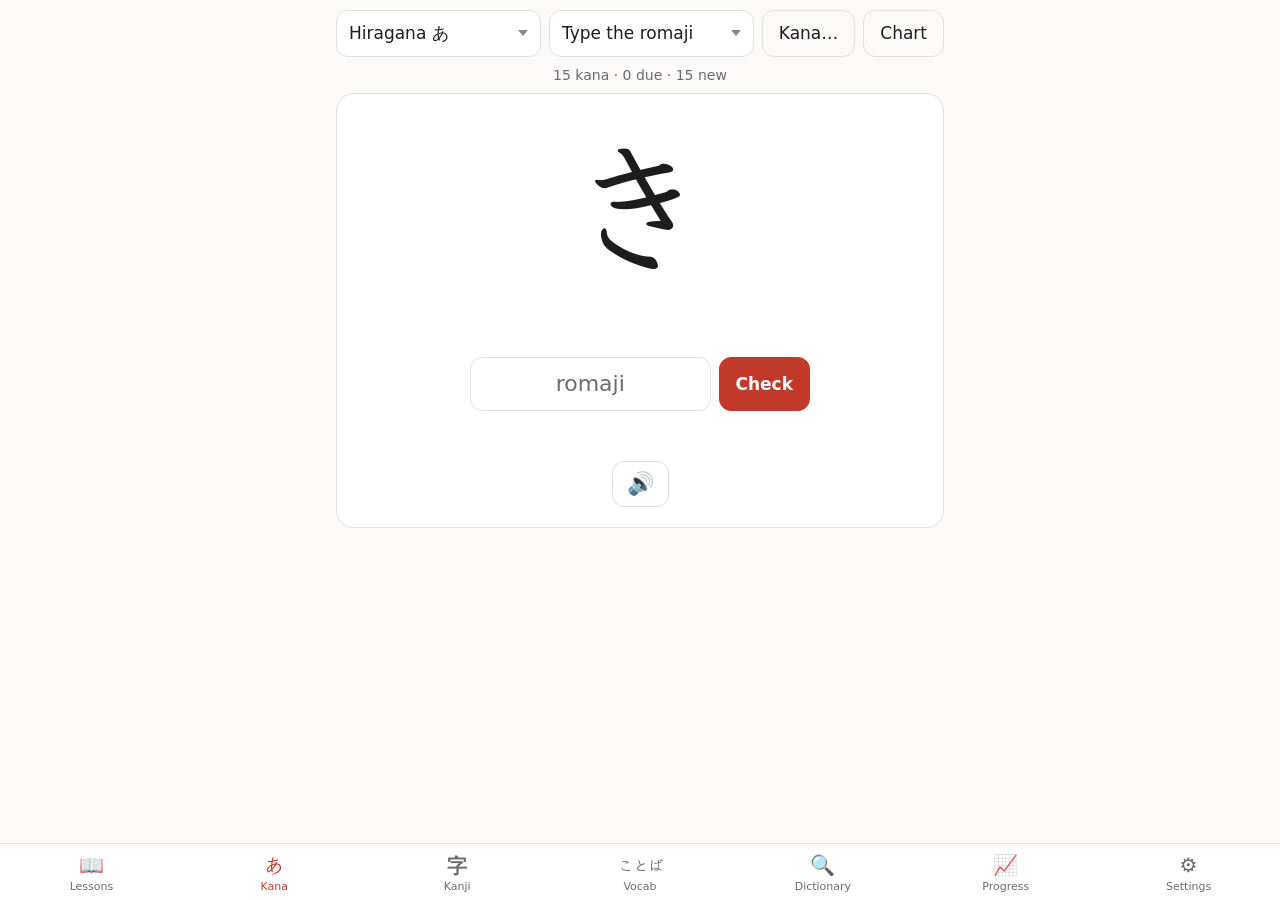
==== commit b02e3ad3: "Merge main (katakana and kanji) into lessons Keep both tabs. Versions bumped past #11: APP_VERSION 1" ====
--- a/docs/ios/index.html
+++ b/docs/ios/index.html
@@ -16,10 +16,14 @@
 <link rel="icon" href="../icon-192.png">
 <link rel="stylesheet" href="../fonts/fonts.css">
 <link rel="stylesheet" href="styles.css">
+<link rel="stylesheet" href="../lessons.css">
 <link rel="stylesheet" href="../kanji.css">
 </head>
 <body>
 <main>
+  <!-- LESSONS (../lessons-ui.js) -->
+  <section id="lessons" class="tab"></section>
+
   <!-- KANA -->
   <section id="kana" class="tab on">
     <div class="bar">
@@ -170,6 +174,7 @@
 </main>
 
 <nav id="tabs" role="tablist">
+  <button data-tab="lessons"><span class="ic">📖</span>Lessons</button>
   <button data-tab="kana" class="on"><span class="ic jp">あ</span>Kana</button>
   <button data-tab="kanji"><span class="ic jp">字</span>Kanji</button>
   <button data-tab="vocab"><span class="ic jp">ことば</span>Vocab</button>
--- a/docs/lessons.css
+++ b/docs/lessons.css
@@ -0,0 +1,65 @@
+/* Lessons tab (shared by the Linux app and the iPhone app). */
+#lessons.on { display: block; overflow-y: auto; }
+#lessons h3 { margin: 22px 0 4px; }
+.lsn-head { background: var(--panel); border: 1px solid var(--line); border-radius: 14px; padding: 14px 16px; display: flex; flex-direction: column; gap: 10px; align-items: flex-start; }
+.lsn-head button { max-width: 100%; text-align: left; }
+.lsn-meter { width: 100%; height: 6px; border-radius: 3px; background: var(--line); overflow: hidden; margin: 4px 0 10px; }
+.lsn-head .lsn-meter { margin: 0; }
+.lsn-meter i { display: block; height: 100%; background: var(--good); }
+.lsn-blurb { margin: 0 0 8px; }
+.lsn-list { display: flex; flex-direction: column; border: 1px solid var(--line); border-radius: 12px; overflow: hidden; background: var(--panel); }
+.lsn-row { display: flex; gap: 12px; align-items: center; text-align: left; border: 0; border-bottom: 1px solid var(--line); border-radius: 0; background: none; padding: 10px 14px; width: 100%; min-height: 48px; }
+.lsn-row:last-child { border-bottom: 0; }
+.lsn-row .n { flex: none; width: 28px; height: 28px; border-radius: 50%; border: 1px solid var(--line); display: inline-flex; align-items: center; justify-content: center; font-size: 13px; color: var(--muted); }
+.lsn-row .t { flex: 1; }
+.lsn-row .t .jp { font-size: 1.1em; }
+.lsn-row .b { flex: none; font-size: 13px; color: var(--muted); }
+.lsn-row.done .n { background: var(--good); border-color: var(--good); color: #fff; }
+.lsn-row.next { background: color-mix(in srgb, var(--accent) 8%, var(--panel)); }
+.lsn-row.next .n { border-color: var(--accent); color: var(--accent); font-weight: 600; }
+.lsn-row.next .b { color: var(--accent); font-weight: 600; }
+
+.lsn-nav { display: flex; gap: 10px; align-items: center; justify-content: space-between; flex-wrap: wrap; margin-bottom: 6px; }
+.lsn-title { margin: 8px 0 4px; font-size: 24px; }
+.lsn-title .jp { font-size: 1.1em; }
+#lessons p { max-width: 42em; }
+#lessons p .jp, .lsn-tip .jp { font-size: 1.15em; }
+.lsn-tip { background: color-mix(in srgb, var(--accent) 9%, var(--panel)); border-left: 3px solid var(--accent); border-radius: 6px; padding: 8px 12px; margin: 10px 0; max-width: 42em; }
+.lsn-ex { border: 1px solid var(--line); border-radius: 12px; background: var(--panel); margin: 8px 0 12px; }
+.lsn-ex .r { display: grid; grid-template-columns: 36px minmax(6em, auto) minmax(6em, auto) 1fr; gap: 4px 14px; align-items: baseline; padding: 8px 10px; border-bottom: 1px solid var(--line); }
+.lsn-ex .r:last-child { border-bottom: 0; }
+.lsn-ex .jp { font-size: 26px; font-weight: 600; line-height: 1.3; }
+.lsn-ex .romaji { font-family: var(--romaji); font-style: italic; color: var(--muted); font-size: 18px; }
+.lsn-ex .say { border: 0; background: none; padding: 0 4px; min-height: 0; align-self: center; }
+@media (max-width: 600px) {
+  .lsn-ex .r { grid-template-columns: 36px 1fr; }
+  .lsn-ex .romaji, .lsn-ex .en { grid-column: 2; }
+  .lsn-ex .say { grid-row: span 3; align-self: start; }
+}
+.lsn-foot { margin: 20px 0 30px; text-align: center; }
+.lsn-foot button.wide { width: 100%; max-width: 420px; }
+
+.lsn-q { margin-top: 6px; }
+.lsn-q .q { font-size: 20px; }
+.lsn-q .q .jp { font-size: 1.3em; }
+.lsn-q .kana-big { min-height: 0; }
+.lsn-choices { display: flex; flex-direction: column; gap: 8px; width: 100%; max-width: 460px; }
+.lsn-choice { text-align: left; border-width: 2px; padding: 10px 14px; font-size: 18px; }
+.lsn-choice .jp { font-size: 1.25em; }
+.lsn-choice .k { display: inline-block; min-width: 1.4em; color: var(--muted); font-size: 13px; }
+.lsn-choice.right { border-color: var(--good); background: color-mix(in srgb, var(--good) 15%, var(--panel)); }
+.lsn-choice.wrong { border-color: var(--bad); background: color-mix(in srgb, var(--bad) 15%, var(--panel)); }
+.lsn-choice:disabled, .lsn-tile:disabled { opacity: 1; cursor: default; }
+.lsn-input { text-align: center; font-size: 22px; width: 260px; max-width: 100%; }
+.lsn-built { min-height: 56px; width: 100%; max-width: 520px; border-bottom: 2px solid var(--line); display: flex; flex-wrap: wrap; gap: 6px; justify-content: center; align-items: center; padding: 6px; }
+.lsn-tiles { display: flex; flex-wrap: wrap; gap: 8px; justify-content: center; }
+.lsn-tile { font-size: 22px; padding: 6px 14px; }
+.lsn-tile.used { visibility: hidden; }
+.lsn-result { min-height: 28px; font-size: 18px; max-width: 520px; }
+.lsn-result.ok { color: var(--good); } .lsn-result.no { color: var(--bad); }
+.lsn-result .jp { font-size: 1.2em; }
+.lsn-result .why { color: var(--text); font-size: 16px; margin-top: 4px; }
+.lsn-done .big { font-size: 48px; line-height: 1; }
+.lsn-done h2 { margin: 0; }
+.lsn-missed { text-align: left; width: 100%; max-width: 520px; display: flex; flex-direction: column; gap: 4px; }
+.lsn-missed .jp { font-size: 1.2em; }
